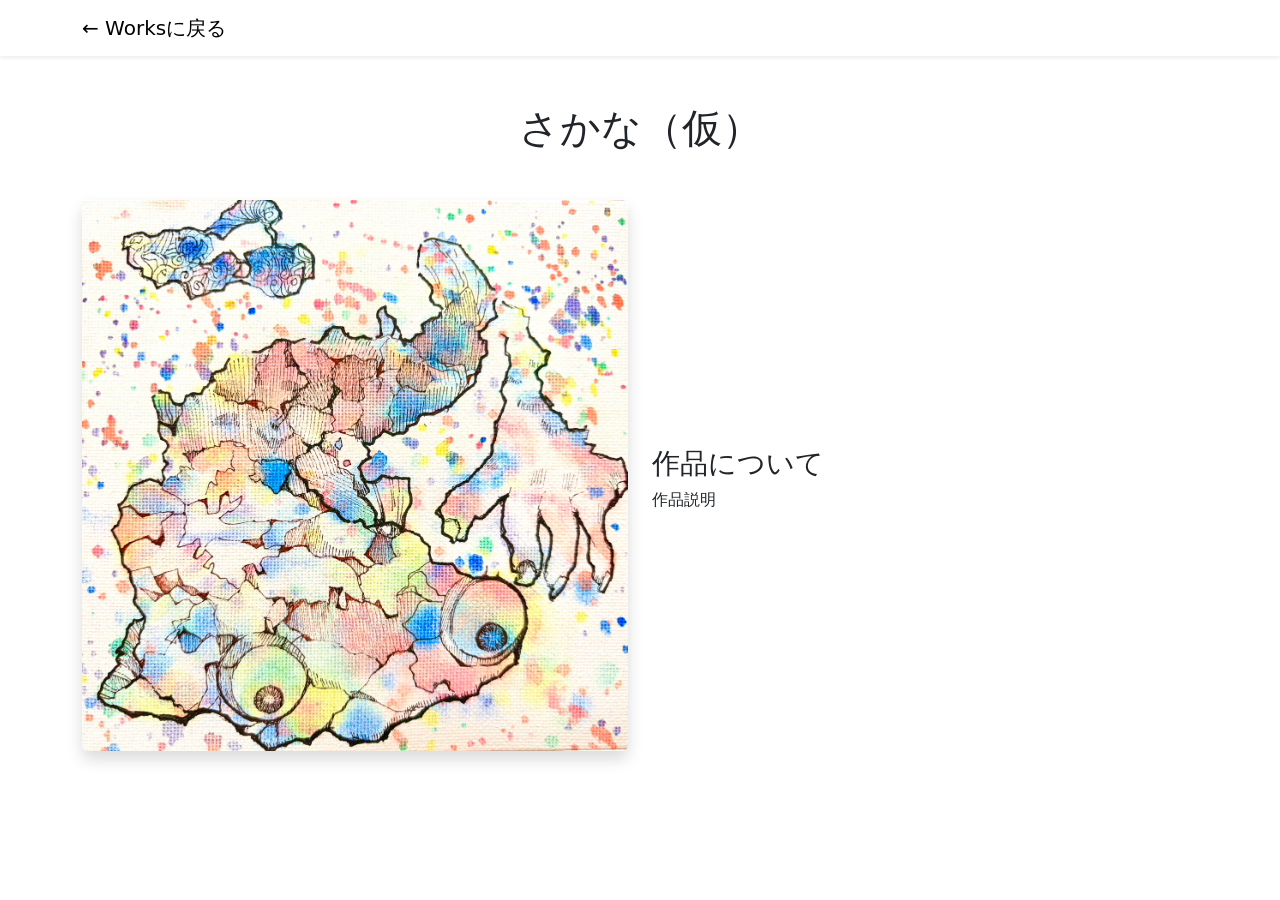
==== fish.html @ 2d344c13 "Add files via upload 新規アップロード" ====
<!DOCTYPE html>
<html lang="ja">
<head>
  <meta charset="UTF-8">
  <meta name="viewport" content="width=device-width, initial-scale=1">
  <title>作品詳細</title>

  <link href="https://cdn.jsdelivr.net/npm/bootstrap@5.3.8/dist/css/bootstrap.min.css" rel="stylesheet">
  <link href="humbag.css" rel="stylesheet">
</head>

<body>
<nav class="navbar navbar-light bg-white shadow-sm">
  <div class="container">
    <a href="works.html" class="navbar-brand">← Worksに戻る</a>
  </div>
</nav>

<section class="py-5">
  <div class="container">
    <h1 class="text-center mb-5">さかな（仮）</h1>
    <div class="row align-items-center">
      <div class="col-md-6 mb-4">
        <img src="image/S__5373985_0.jpg" class="img-fluid rounded shadow">
      </div>
      <!-- 説明 -->
      <div class="col-md-6">
        <h3>作品について</h3>
        <p>作品説明
        </p>
      </div>

    </div>
  </div>
</section>

<script src="https://cdn.jsdelivr.net/npm/bootstrap@5.3.8/dist/js/bootstrap.bundle.min.js"></script>

</body>
</html>
---- humbag.css ----
img {
  border-radius: 15px;
}

.carousel-control-prev-icon,
.carousel-control-next-icon {
  background-color: rgba(0,0,0,0.5);
  border-radius: 50%;
  padding: 20px;
  background-size: 50%;
}

.card {
  border: none;
  border-radius: 20px;
  box-shadow: 0 10px 30px rgba(0,0,0,0.1);
}

.card img {
  width: 100%;
  height: 300px;
  object-fit: cover;
}

.card:hover {
  transform: translateY(-5px);
}

@media (min-width: 768px) {
  section:hover {
    transform: scale(1.01);
  }
}

.profile-img {
  width: 220px;
  height: 220px;
  object-fit: cover;
  border-radius: 50%;
  border: 5px solid white;
  box-shadow: 0 10px 30px rgba(0,0,0,0.15);
}

.carousel img {
  max-width: 700px;
  width: 100%;
  margin: 0 auto;
}
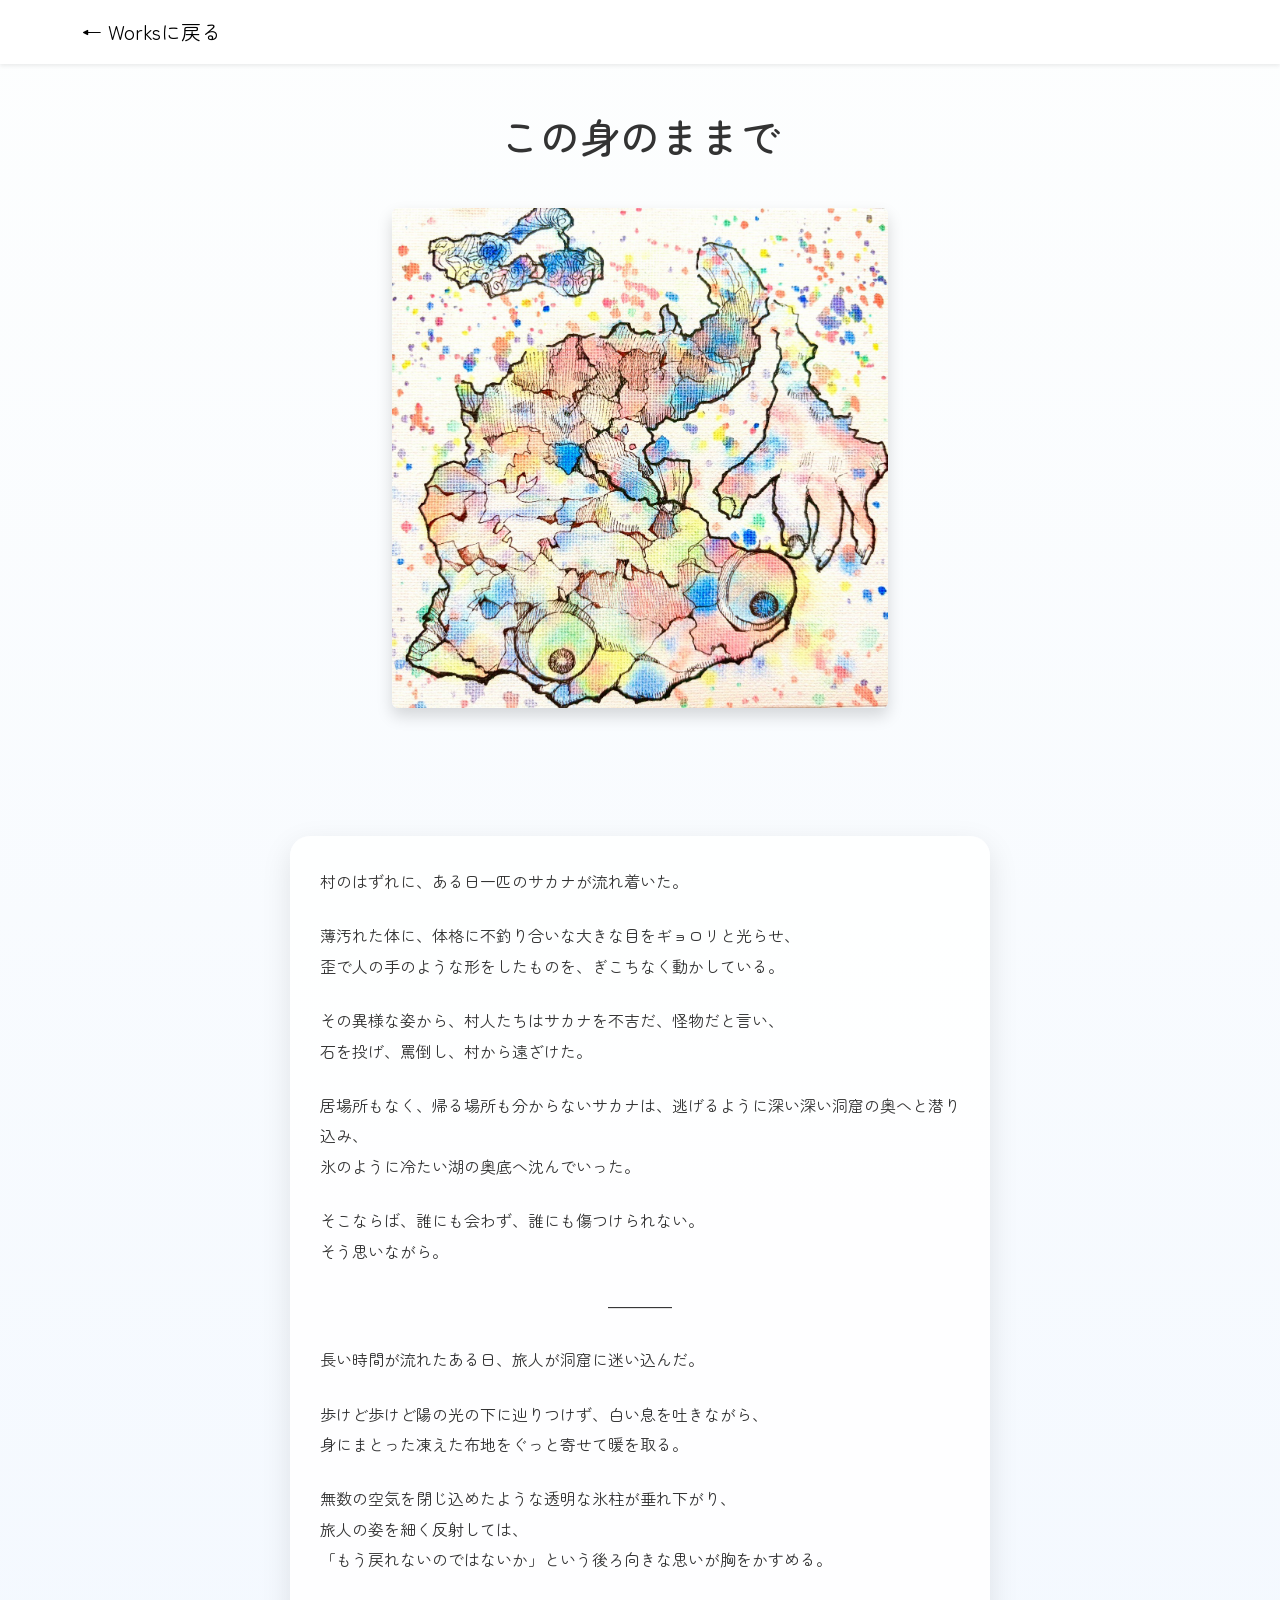
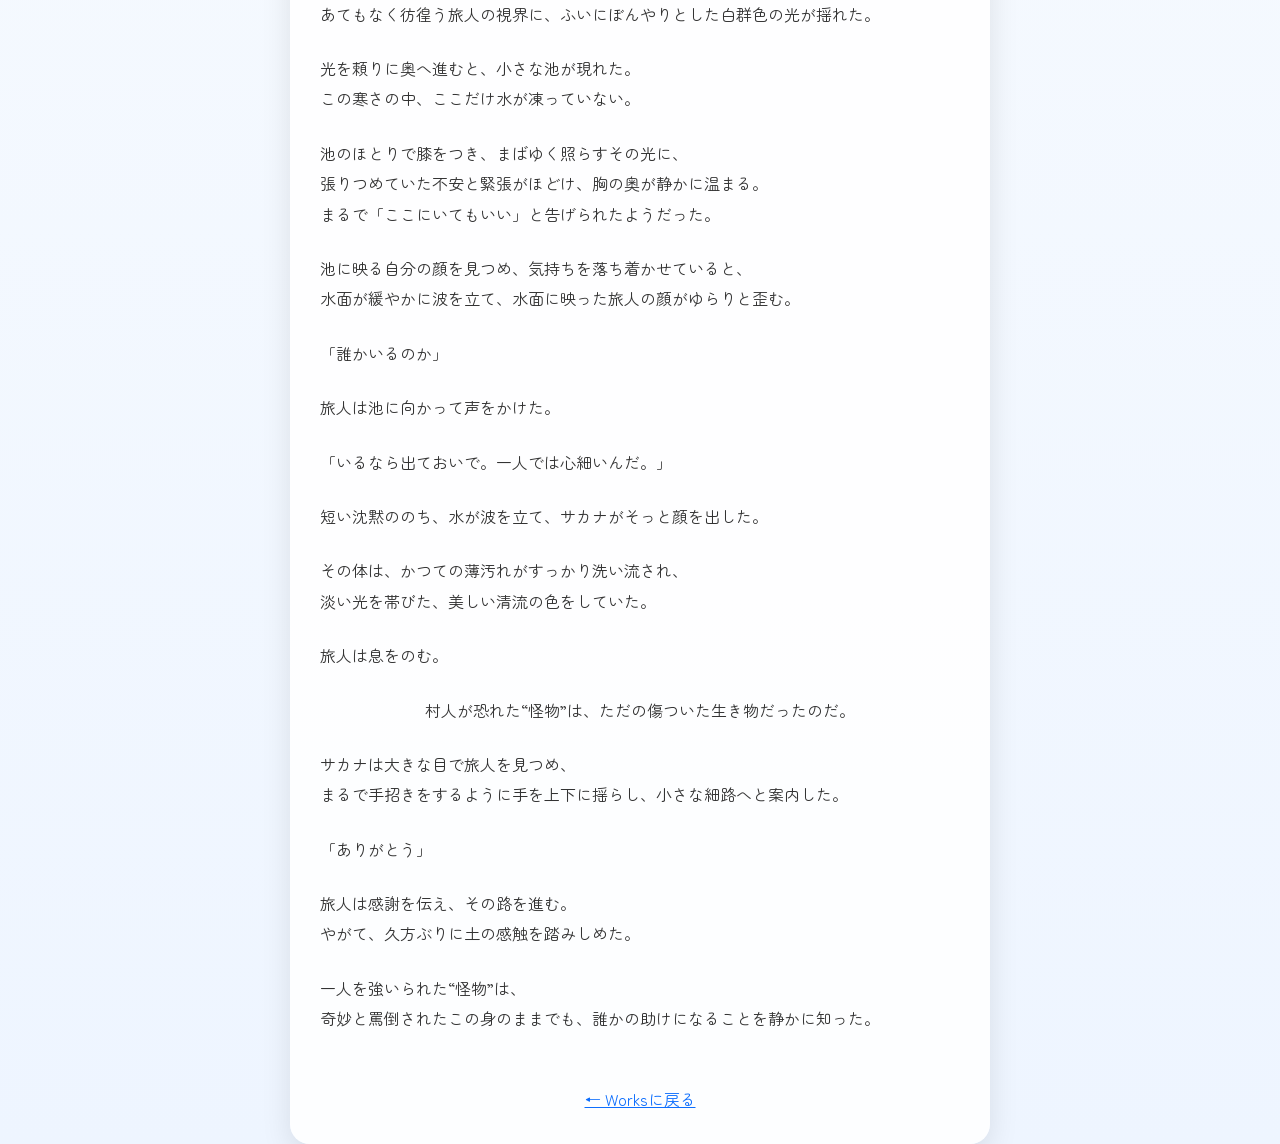
==== commit 15918882: "Add files via upload imageファイルの更新・名前変更 作品ページ物語の記載 worksページの作品タイトル記載 メールでの問い合わせ表記変更" ====
--- a/fish.html
+++ b/fish.html
@@ -3,13 +3,14 @@
 <head>
   <meta charset="UTF-8">
   <meta name="viewport" content="width=device-width, initial-scale=1">
-  <title>作品詳細</title>
-
+  <title>この身のままで</title>
   <link href="https://cdn.jsdelivr.net/npm/bootstrap@5.3.8/dist/css/bootstrap.min.css" rel="stylesheet">
-  <link href="humbag.css" rel="stylesheet">
+  <link href="https://fonts.googleapis.com/css2?family=Zen+Maru+Gothic:wght@400;500&display=swap" rel="stylesheet">
+  <link href="works-pages.css" rel="stylesheet">
 </head>
 
 <body>
+
 <nav class="navbar navbar-light bg-white shadow-sm">
   <div class="container">
     <a href="works.html" class="navbar-brand">← Worksに戻る</a>
@@ -17,22 +18,87 @@
 </nav>
 
 <section class="py-5">
-  <div class="container">
-    <h1 class="text-center mb-5">さかな（仮）</h1>
-    <div class="row align-items-center">
-      <div class="col-md-6 mb-4">
-        <img src="image/S__5373985_0.jpg" class="img-fluid rounded shadow">
-      </div>
-      <!-- 説明 -->
-      <div class="col-md-6">
-        <h3>作品について</h3>
-        <p>作品説明
-        </p>
-      </div>
+  <div class="container text-center">
 
-    </div>
+    <h1 class="mb-5">この身のままで</h1>
+
+    <!-- 画像 -->
+    <img src="image/fish.jpg" class="img-fluid rounded shadow main-img">
+
   </div>
 </section>
+
+<!-- 物語 -->
+<div class="story-box">
+
+  <p>村のはずれに、ある日一匹のサカナが流れ着いた。</p>
+
+  <p>薄汚れた体に、体格に不釣り合いな大きな目をギョロリと光らせ、<br>
+  歪で人の手のような形をしたものを、ぎこちなく動かしている。</p>
+
+  <p>その異様な姿から、村人たちはサカナを不吉だ、怪物だと言い、<br>
+  石を投げ、罵倒し、村から遠ざけた。</p>
+
+  <p>居場所もなく、帰る場所も分からないサカナは、逃げるように深い深い洞窟の奥へと潜り込み、<br>
+  氷のように冷たい湖の奥底へ沈んでいった。</p>
+
+  <p>そこならば、誰にも会わず、誰にも傷つけられない。<br>
+  そう思いながら。</p>
+
+  <p class="center">――――</p>
+
+  <p>長い時間が流れたある日、旅人が洞窟に迷い込んだ。</p>
+
+  <p>歩けど歩けど陽の光の下に辿りつけず、白い息を吐きながら、<br>
+  身にまとった凍えた布地をぐっと寄せて暖を取る。</p>
+
+  <p>無数の空気を閉じ込めたような透明な氷柱が垂れ下がり、<br>
+  旅人の姿を細く反射しては、<br>
+  「もう戻れないのではないか」という後ろ向きな思いが胸をかすめる。</p>
+
+  <p>あてもなく彷徨う旅人の視界に、ふいにぼんやりとした白群色の光が揺れた。</p>
+
+  <p>光を頼りに奥へ進むと、小さな池が現れた。<br>
+  この寒さの中、ここだけ水が凍っていない。</p>
+
+  <p>池のほとりで膝をつき、まばゆく照らすその光に、<br>
+  張りつめていた不安と緊張がほどけ、胸の奥が静かに温まる。<br>
+  まるで「ここにいてもいい」と告げられたようだった。</p>
+
+  <p>池に映る自分の顔を見つめ、気持ちを落ち着かせていると、<br>
+  水面が緩やかに波を立て、水面に映った旅人の顔がゆらりと歪む。</p>
+
+  <p>「誰かいるのか」</p>
+
+  <p>旅人は池に向かって声をかけた。</p>
+
+  <p>「いるなら出ておいで。一人では心細いんだ。」</p>
+
+  <p>短い沈黙ののち、水が波を立て、サカナがそっと顔を出した。</p>
+
+  <p>その体は、かつての薄汚れがすっかり洗い流され、<br>
+  淡い光を帯びた、美しい清流の色をしていた。</p>
+
+  <p>旅人は息をのむ。</p>
+
+  <p class="center">村人が恐れた“怪物”は、ただの傷ついた生き物だったのだ。</p>
+
+  <p>サカナは大きな目で旅人を見つめ、<br>
+  まるで手招きをするように手を上下に揺らし、小さな細路へと案内した。</p>
+
+  <p>「ありがとう」</p>
+
+  <p>旅人は感謝を伝え、その路を進む。<br>
+  やがて、久方ぶりに土の感触を踏みしめた。</p>
+
+  <p>一人を強いられた“怪物”は、<br>
+  奇妙と罵倒されたこの身のままでも、誰かの助けになることを静かに知った。</p>
+
+  <div class="back-btn">
+    <a href="works.html">← Worksに戻る</a>
+  </div>
+
+</div>
 
 <script src="https://cdn.jsdelivr.net/npm/bootstrap@5.3.8/dist/js/bootstrap.bundle.min.js"></script>
 
--- a/works-pages.css
+++ b/works-pages.css
@@ -0,0 +1,40 @@
+ body {
+      font-family: "Zen Maru Gothic", sans-serif;
+      background: linear-gradient(to bottom, #fdfefe, #eef5ff);
+      color: #333;
+      line-height: 1.9;
+    }
+
+    .main-img {
+      max-height: 500px;
+      object-fit: contain;
+    }
+
+    .story-box {
+      max-width: 700px;
+      margin: 80px auto 0;
+      padding: 30px;
+      background: rgba(255,255,255,0.9);
+      border-radius: 20px;
+      box-shadow: 0 10px 30px rgba(0,0,0,0.1);
+    }
+
+    .story-box p {
+      margin-bottom: 1.5em;
+    }
+
+    .center {
+      text-align: center;
+    }
+
+    .back-btn {
+      margin-top: 50px;
+      text-align: center;
+    }
+
+    @media (max-width: 768px) {
+      .story-box {
+        margin: 40px 15px;
+        padding: 20px;
+      }
+    }
